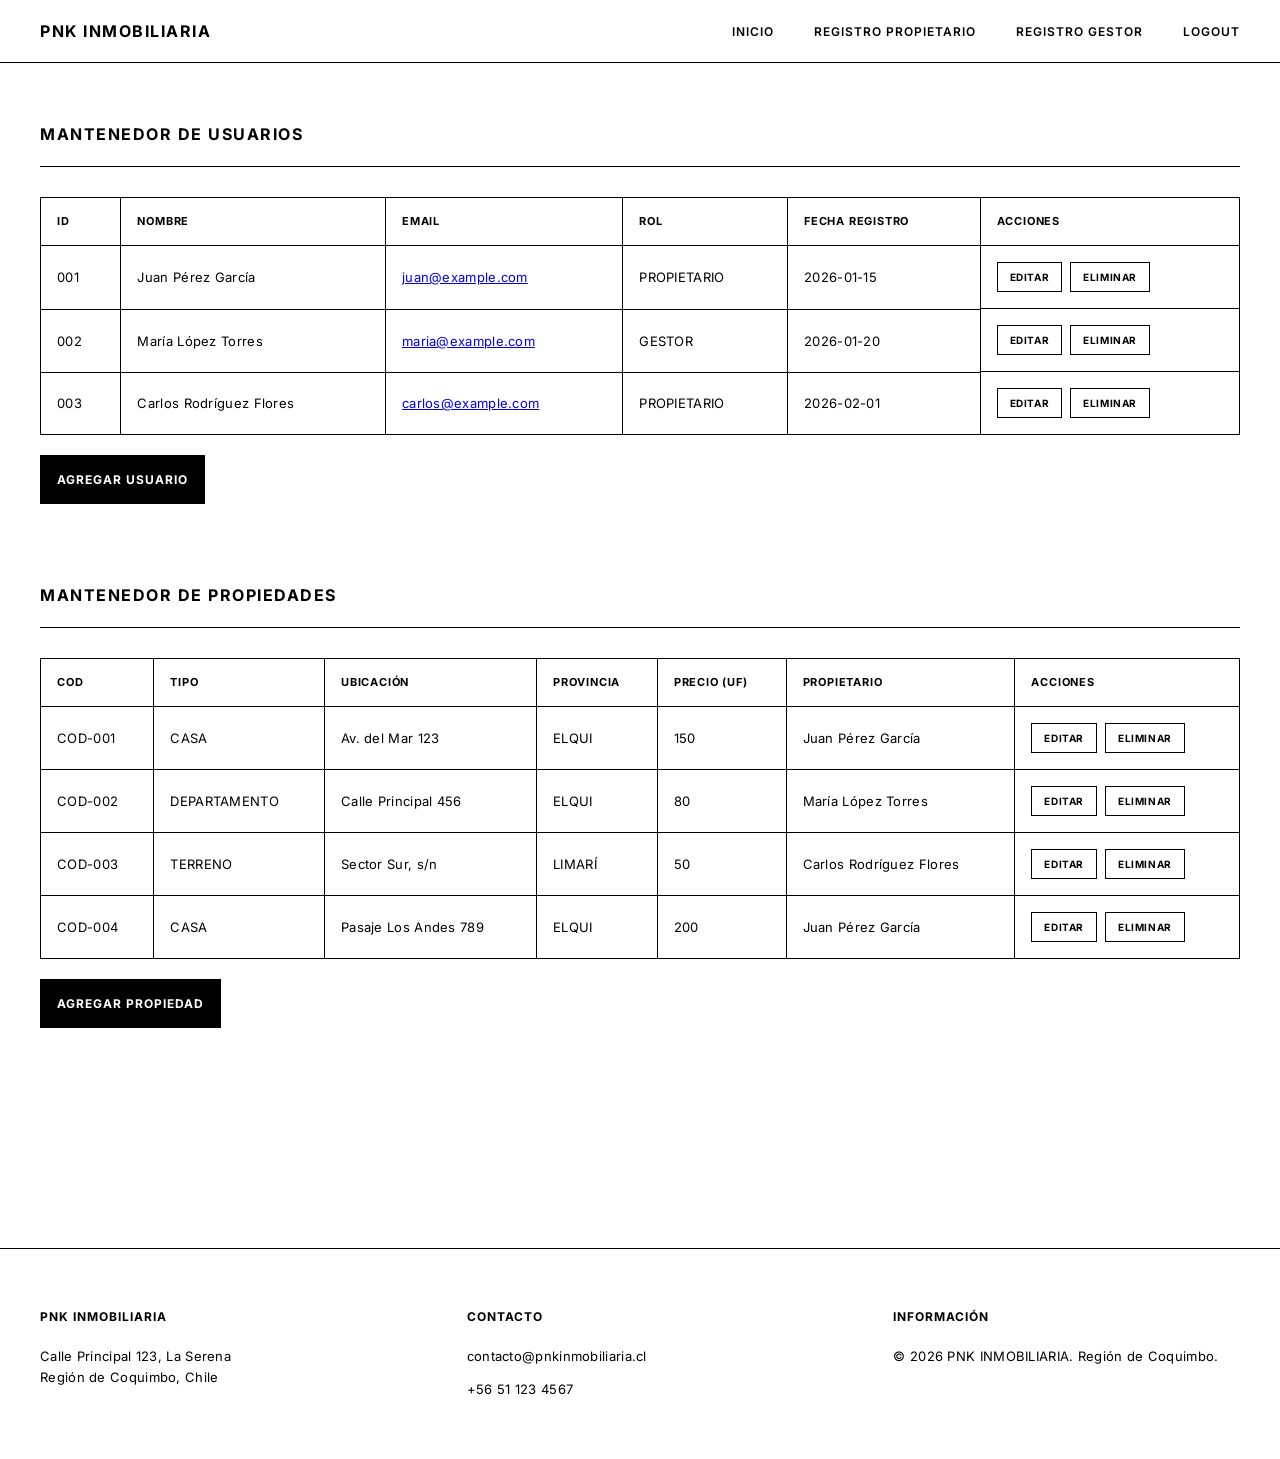
==== dashboard.html @ 6819b4f0 "Eva1 Casi hecha, falta parametros de dashboard" ====
<!DOCTYPE html>
<html lang="es">
<head>
    <meta charset="UTF-8">
    <meta name="viewport" content="width=device-width, initial-scale=1.0">
    <meta name="description" content="PNK INMOBILIARIA - Dashboard Administrativo.">
    <title>DASHBOARD | PNK INMOBILIARIA</title>
    <link rel="preconnect" href="https://fonts.googleapis.com">
    <link rel="preconnect" href="https://fonts.gstatic.com" crossorigin>
    <link href="https://fonts.googleapis.com/css2?family=Inter:wght@400;600;700&display=swap" rel="stylesheet">
    <link rel="stylesheet" href="styles.css">
</head>
<body>
    <nav class="navbar" role="navigation" aria-label="Navegación principal">
        <div class="navbar-content">
            <a href="/" class="brand">PNK INMOBILIARIA</a>
            <ul class="nav-links">
                <li><a href="index.html">INICIO</a></li>
                <li><a href="registro-propietario.html">REGISTRO PROPIETARIO</a></li>
                <li><a href="registro-gestor.html">REGISTRO GESTOR</a></li>
                <li><a href="login.html">LOGOUT</a></li>
            </ul>
        </div>
    </nav>

    <main class="dashboard-main">
        <section class="dashboard-section" aria-labelledby="users-title">
            <h2 id="users-title" class="section-title">MANTENEDOR DE USUARIOS</h2>
            <div class="table-wrapper">
                <table role="table" aria-label="Tabla de usuarios registrados">
                    <thead>
                        <tr>
                            <th>ID</th>
                            <th>NOMBRE</th>
                            <th>EMAIL</th>
                            <th>ROL</th>
                            <th>FECHA REGISTRO</th>
                            <th>ACCIONES</th>
                        </tr>
                    </thead>
                    <tbody>
                        <tr>
                            <td>001</td>
                            <td>Juan Pérez García</td>
                            <td><a href="mailto:juan@example.com">juan@example.com</a></td>
                            <td>PROPIETARIO</td>
                            <td>2026-01-15</td>
                            <td class="actions-cell">
                                <button class="btn-action" aria-label="Editar usuario Juan Pérez García">EDITAR</button>
                                <button class="btn-action" aria-label="Eliminar usuario Juan Pérez García">ELIMINAR</button>
                            </td>
                        </tr>
                        <tr>
                            <td>002</td>
                            <td>María López Torres</td>
                            <td><a href="mailto:maria@example.com">maria@example.com</a></td>
                            <td>GESTOR</td>
                            <td>2026-01-20</td>
                            <td class="actions-cell">
                                <button class="btn-action" aria-label="Editar usuario María López Torres">EDITAR</button>
                                <button class="btn-action" aria-label="Eliminar usuario María López Torres">ELIMINAR</button>
                            </td>
                        </tr>
                        <tr>
                            <td>003</td>
                            <td>Carlos Rodríguez Flores</td>
                            <td><a href="mailto:carlos@example.com">carlos@example.com</a></td>
                            <td>PROPIETARIO</td>
                            <td>2026-02-01</td>
                            <td class="actions-cell">
                                <button class="btn-action" aria-label="Editar usuario Carlos Rodríguez Flores">EDITAR</button>
                                <button class="btn-action" aria-label="Eliminar usuario Carlos Rodríguez Flores">ELIMINAR</button>
                            </td>
                        </tr>
                    </tbody>
                </table>
            </div>
            <button class="btn-add" aria-label="Agregar nuevo usuario">AGREGAR USUARIO</button>
        </section>

        <section class="dashboard-section" aria-labelledby="properties-title">
            <h2 id="properties-title" class="section-title">MANTENEDOR DE PROPIEDADES</h2>
            <div class="table-wrapper">
                <table role="table" aria-label="Tabla de propiedades registradas">
                    <thead>
                        <tr>
                            <th>COD</th>
                            <th>TIPO</th>
                            <th>UBICACIÓN</th>
                            <th>PROVINCIA</th>
                            <th>PRECIO (UF)</th>
                            <th>PROPIETARIO</th>
                            <th>ACCIONES</th>
                        </tr>
                    </thead>
                    <tbody>
                        <tr>
                            <td>COD-001</td>
                            <td>CASA</td>
                            <td>Av. del Mar 123</td>
                            <td>ELQUI</td>
                            <td>150</td>
                            <td>Juan Pérez García</td>
                            <td class="actions-cell">
                                <button class="btn-action" aria-label="Editar propiedad COD-001">EDITAR</button>
                                <button class="btn-action" aria-label="Eliminar propiedad COD-001">ELIMINAR</button>
                            </td>
                        </tr>
                        <tr>
                            <td>COD-002</td>
                            <td>DEPARTAMENTO</td>
                            <td>Calle Principal 456</td>
                            <td>ELQUI</td>
                            <td>80</td>
                            <td>María López Torres</td>
                            <td class="actions-cell">
                                <button class="btn-action" aria-label="Editar propiedad COD-002">EDITAR</button>
                                <button class="btn-action" aria-label="Eliminar propiedad COD-002">ELIMINAR</button>
                            </td>
                        </tr>
                        <tr>
                            <td>COD-003</td>
                            <td>TERRENO</td>
                            <td>Sector Sur, s/n</td>
                            <td>LIMARÍ</td>
                            <td>50</td>
                            <td>Carlos Rodríguez Flores</td>
                            <td class="actions-cell">
                                <button class="btn-action" aria-label="Editar propiedad COD-003">EDITAR</button>
                                <button class="btn-action" aria-label="Eliminar propiedad COD-003">ELIMINAR</button>
                            </td>
                        </tr>
                        <tr>
                            <td>COD-004</td>
                            <td>CASA</td>
                            <td>Pasaje Los Andes 789</td>
                            <td>ELQUI</td>
                            <td>200</td>
                            <td>Juan Pérez García</td>
                            <td class="actions-cell">
                                <button class="btn-action" aria-label="Editar propiedad COD-004">EDITAR</button>
                                <button class="btn-action" aria-label="Eliminar propiedad COD-004">ELIMINAR</button>
                            </td>
                        </tr>
                    </tbody>
                </table>
            </div>
            <button class="btn-add" aria-label="Agregar nueva propiedad">AGREGAR PROPIEDAD</button>
        </section>
    </main>

    <footer class="footer" role="contentinfo">
        <div class="footer-content">
            <div class="footer-section">
                <h3>PNK INMOBILIARIA</h3>
                <address>
                    <p>Calle Principal 123, La Serena</p>
                    <p>Región de Coquimbo, Chile</p>
                </address>
            </div>
            <div class="footer-section">
                <h4>CONTACTO</h4>
                <p><a href="mailto:contacto@pnkinmobiliaria.cl">contacto@pnkinmobiliaria.cl</a></p>
                <p><a href="tel:+56511234567">+56 51 123 4567</a></p>
            </div>
            <div class="footer-section">
                <h4>INFORMACIÓN</h4>
                <p>&copy; 2026 PNK INMOBILIARIA. Región de Coquimbo.</p>
            </div>
        </div>
    </footer>
</body>
</html>
---- styles.css ----
/* ========================================
   RESET Y CONFIGURACIÓN BASE
   ======================================== */

* {
    margin: 0;
    padding: 0;
    box-sizing: border-box;
}

html {
    scroll-behavior: smooth;
}

body {
    font-family: 'Inter', -apple-system, BlinkMacSystemFont, 'Segoe UI', sans-serif;
    background-color: #ffffff;
    color: #000000;
    line-height: 1.4;
    font-size: 14px;
    font-weight: 400;
    letter-spacing: 0.3px;
}

/* ========================================
   ACCESIBILIDAD
   ======================================== */

.visually-hidden {
    position: absolute;
    width: 1px;
    height: 1px;
    padding: 0;
    margin: -1px;
    overflow: hidden;
    clip: rect(0, 0, 0, 0);
    white-space: nowrap;
    border-width: 0;
}

/* ========================================
   NAVBAR / NAVEGACIÓN
   ======================================== */

.navbar {
    border-bottom: 1px solid #000000;
    background-color: #ffffff;
    position: sticky;
    top: 0;
    z-index: 1000;
}

.navbar-content {
    max-width: 1400px;
    margin: 0 auto;
    padding: 20px 40px;
    display: flex;
    justify-content: space-between;
    align-items: center;
}

.brand {
    font-size: 16px;
    font-weight: 700;
    letter-spacing: 1.5px;
    text-decoration: none;
    color: #000000;
    text-transform: uppercase;
}

.nav-links {
    display: flex;
    list-style: none;
    gap: 40px;
}

.nav-links a {
    font-size: 12px;
    font-weight: 600;
    letter-spacing: 1px;
    text-decoration: none;
    color: #000000;
    text-transform: uppercase;
    border-bottom: 1px solid transparent;
    padding-bottom: 2px;
    transition: border-bottom-color 0.2s ease;
}

.nav-links a:hover {
    border-bottom-color: #000000;
}

/* ========================================
   MAIN CONTENT
   ======================================== */

main {
    max-width: 1400px;
    margin: 0 auto;
    padding: 60px 40px;
}

/* ========================================
   SEARCH SECTION
   ======================================== */

.search-section {
    margin-bottom: 80px;
    border-bottom: 1px solid #000000;
    padding-bottom: 60px;
}

.search-form {
    display: flex;
    flex-direction: column;
    gap: 30px;
}

.search-grid {
    display: grid;
    grid-template-columns: repeat(3, 1fr);
    gap: 40px;
}

.search-field {
    display: flex;
    flex-direction: column;
    gap: 12px;
}

.search-field label {
    font-size: 12px;
    font-weight: 700;
    letter-spacing: 1px;
    text-transform: uppercase;
    color: #000000;
}

.search-field select,
.search-field input {
    border: 1px solid #000000;
    background-color: #ffffff;
    color: #000000;
    padding: 12px 16px;
    font-family: 'Inter', sans-serif;
    font-size: 13px;
    font-weight: 400;
    outline: none;
    transition: border-color 0.2s ease;
}

.search-field select:focus,
.search-field input:focus {
    border-color: #000000;
}

.search-field select {
    cursor: pointer;
    appearance: none;
    background-image: url("data:image/svg+xml,%3Csvg xmlns='http://www.w3.org/2000/svg' width='12' height='8' viewBox='0 0 12 8'%3E%3Cpath fill='%23000' d='M0 0l6 8 6-8H0z'/%3E%3C/svg%3E");
    background-repeat: no-repeat;
    background-position: right 16px center;
    padding-right: 40px;
}

.search-field input::placeholder {
    color: #666666;
}

.btn-search {
    width: 100%;
    padding: 16px;
    background-color: #000000;
    color: #ffffff;
    border: 1px solid #000000;
    font-family: 'Inter', sans-serif;
    font-size: 12px;
    font-weight: 700;
    letter-spacing: 1px;
    text-transform: uppercase;
    cursor: pointer;
    transition: background-color 0.2s ease, color 0.2s ease;
}

.btn-search:hover {
    background-color: #ffffff;
    color: #000000;
}

.btn-search:focus {
    outline: 1px solid #000000;
    outline-offset: 2px;
}

/* ========================================
   PROPERTIES SECTION
   ======================================== */

.properties-section {
    margin-top: 80px;
}

.section-title {
    font-size: 16px;
    font-weight: 700;
    letter-spacing: 1.5px;
    text-transform: uppercase;
    margin-bottom: 40px;
    border-bottom: 1px solid #000000;
    padding-bottom: 20px;
}

.properties-grid {
    display: grid;
    grid-template-columns: repeat(3, 1fr);
    gap: 40px;
}

.property-card {
    border: 1px solid #000000;
    background-color: #ffffff;
    display: flex;
    flex-direction: column;
    overflow: hidden;
}

.property-image {
    width: 100%;
    height: 300px;
    overflow: hidden;
    background-color: #f0f0f0;
}

.property-image img {
    width: 100%;
    height: 100%;
    object-fit: cover;
    filter: grayscale(0%);
    transition: filter 0.3s ease, transform 0.3s ease;
}

.property-card:hover .property-image img {
    transform: scale(1.05);
}

.property-content {
    padding: 24px;
    display: flex;
    flex-direction: column;
    gap: 12px;
    flex-grow: 1;
}

.property-meta {
    display: flex;
    justify-content: space-between;
    align-items: center;
    gap: 16px;
    font-size: 11px;
    font-weight: 600;
    letter-spacing: 0.8px;
    text-transform: uppercase;
}

.property-code {
    color: #666666;
}

.property-type {
    color: #000000;
    border-bottom: 1px solid #000000;
    padding-bottom: 2px;
}

.property-location {
    font-size: 13px;
    font-weight: 600;
    letter-spacing: 0.5px;
    line-height: 1.6;
    color: #000000;
}

.property-price {
    font-size: 12px;
    font-weight: 700;
    color: #000000;
    margin-top: auto;
    padding-top: 12px;
    border-top: 1px solid #000000;
}

.link-more {
    font-size: 11px;
    font-weight: 700;
    letter-spacing: 0.8px;
    text-transform: uppercase;
    text-decoration: underline;
    color: #000000;
    display: inline-block;
    padding-top: 8px;
    transition: opacity 0.2s ease;
}

.link-more:hover {
    opacity: 0.6;
}

.link-more:focus {
    outline: 1px solid #000000;
    outline-offset: 2px;
}

/* ========================================
   FOOTER
   ======================================== */

.footer {
    border-top: 1px solid #000000;
    margin-top: 80px;
    background-color: #ffffff;
}

.footer-content {
    max-width: 1400px;
    margin: 0 auto;
    padding: 60px 40px;
    display: grid;
    grid-template-columns: repeat(3, 1fr);
    gap: 80px;
}

.footer-section {
    display: flex;
    flex-direction: column;
    gap: 12px;
}

.footer-section h3,
.footer-section h4 {
    font-size: 12px;
    font-weight: 700;
    letter-spacing: 1px;
    text-transform: uppercase;
    margin-bottom: 8px;
}

.footer-section p {
    font-size: 13px;
    line-height: 1.6;
    color: #000000;
}

.footer-section address {
    font-style: normal;
}

.footer-section a {
    color: #000000;
    text-decoration: none;
    border-bottom: 1px solid transparent;
    transition: border-bottom-color 0.2s ease;
}

.footer-section a:hover {
    border-bottom-color: #000000;
}

/* ========================================
   RESPONSIVE DESIGN
   ======================================== */

@media (max-width: 1024px) {
    .navbar-content {
        padding: 16px 24px;
        flex-direction: column;
        gap: 16px;
    }

    .nav-links {
        gap: 24px;
        font-size: 10px;
    }

    main {
        padding: 40px 24px;
    }

    .search-grid {
        grid-template-columns: 1fr;
        gap: 20px;
    }

    .properties-grid {
        grid-template-columns: repeat(2, 1fr);
        gap: 24px;
    }

    .footer-content {
        grid-template-columns: 1fr;
        gap: 40px;
        padding: 40px 24px;
    }
}

/* ========================================
   FORM SECTION
   ======================================== */

.form-section {
    max-width: 600px;
    margin: 0 auto;
    padding: 60px 40px;
}

.form-heading {
    font-size: 16px;
    font-weight: 700;
    letter-spacing: 1.5px;
    text-transform: uppercase;
    margin-bottom: 40px;
    border-bottom: 1px solid #000000;
    padding-bottom: 20px;
}

.form-container {
    display: flex;
    flex-direction: column;
    gap: 40px;
}

.form-fieldset {
    border: 1px solid #000000;
    padding: 30px;
    margin: 0;
}

.form-fieldset legend {
    font-size: 11px;
    font-weight: 700;
    letter-spacing: 1px;
    text-transform: uppercase;
    color: #000000;
    padding: 0 12px;
    margin-left: -12px;
}

.form-group {
    display: flex;
    flex-direction: column;
    gap: 8px;
    margin-bottom: 20px;
}

.form-group:last-child {
    margin-bottom: 0;
}

.form-group label {
    font-size: 11px;
    font-weight: 700;
    letter-spacing: 0.8px;
    text-transform: uppercase;
    color: #000000;
}

.form-group input,
.form-group select,
.form-group textarea {
    font-family: 'Inter', sans-serif;
    font-size: 13px;
    font-weight: 400;
    border: 1px solid #000000;
    padding: 12px 16px;
    background-color: #ffffff;
    color: #000000;
    outline: none;
    transition: background-color 0.2s ease;
}

.form-group input:focus,
.form-group select:focus,
.form-group textarea:focus {
    background-color: #f9f9f9;
}

.form-group select {
    cursor: pointer;
    appearance: none;
    background-image: url("data:image/svg+xml,%3Csvg xmlns='http://www.w3.org/2000/svg' width='12' height='8' viewBox='0 0 12 8'%3E%3Cpath fill='%23000' d='M0 0l6 8 6-8H0z'/%3E%3C/svg%3E");
    background-repeat: no-repeat;
    background-position: right 12px center;
    padding-right: 36px;
}

.form-group input[type="file"] {
    padding: 12px 0;
    border: none;
    border-bottom: 1px solid #000000;
}

.form-hint {
    font-size: 10px;
    color: #666666;
    font-weight: 400;
    letter-spacing: 0.3px;
    margin-top: 4px;
}

.btn-submit {
    width: 100%;
    padding: 16px;
    background-color: #000000;
    color: #ffffff;
    border: 1px solid #000000;
    font-family: 'Inter', sans-serif;
    font-size: 12px;
    font-weight: 700;
    letter-spacing: 1px;
    text-transform: uppercase;
    cursor: pointer;
    transition: all 0.2s ease;
}

.btn-submit:hover {
    background-color: #ffffff;
    color: #000000;
}

.btn-submit:focus {
    outline: 1px solid #000000;
    outline-offset: 2px;
}

.form-footer {
    text-align: center;
    font-size: 12px;
    color: #666666;
    margin-top: 20px;
}

.form-footer a {
    color: #000000;
    text-decoration: underline;
    transition: opacity 0.2s ease;
}

.form-footer a:hover {
    opacity: 0.6;
}

/* ========================================
   DASHBOARD
   ======================================== */

.dashboard-main {
    max-width: 1400px;
    margin: 0 auto;
    padding: 60px 40px;
}

.dashboard-section {
    margin-bottom: 80px;
}

.dashboard-section .section-title {
    border-bottom: 1px solid #000000;
    padding-bottom: 20px;
    margin-bottom: 30px;
}

.table-wrapper {
    overflow-x: auto;
    margin-bottom: 20px;
    border: 1px solid #000000;
}

table {
    width: 100%;
    border-collapse: collapse;
    background-color: #ffffff;
}

thead {
    border-bottom: 1px solid #000000;
}

th {
    padding: 16px;
    text-align: left;
    font-size: 11px;
    font-weight: 700;
    letter-spacing: 0.8px;
    text-transform: uppercase;
    color: #000000;
    background-color: #ffffff;
    border-right: 1px solid #000000;
}

th:last-child {
    border-right: none;
}

td {
    padding: 16px;
    font-size: 13px;
    border-right: 1px solid #000000;
    border-bottom: 1px solid #000000;
}

td:last-child {
    border-right: none;
}

tbody tr:last-child td {
    border-bottom: none;
}

.actions-cell {
    display: flex;
    gap: 8px;
}

.btn-action {
    padding: 8px 12px;
    background-color: #ffffff;
    color: #000000;
    border: 1px solid #000000;
    font-family: 'Inter', sans-serif;
    font-size: 10px;
    font-weight: 700;
    letter-spacing: 0.6px;
    text-transform: uppercase;
    cursor: pointer;
    transition: all 0.2s ease;
    white-space: nowrap;
}

.btn-action:hover {
    background-color: #000000;
    color: #ffffff;
}

.btn-action:focus {
    outline: 1px solid #000000;
    outline-offset: 1px;
}

.btn-add {
    padding: 16px;
    background-color: #000000;
    color: #ffffff;
    border: 1px solid #000000;
    font-family: 'Inter', sans-serif;
    font-size: 12px;
    font-weight: 700;
    letter-spacing: 1px;
    text-transform: uppercase;
    cursor: pointer;
    transition: all 0.2s ease;
}

.btn-add:hover {
    background-color: #ffffff;
    color: #000000;
}

.btn-add:focus {
    outline: 1px solid #000000;
    outline-offset: 2px;
}

/* ========================================
   RESPONSIVE UPDATES
   ======================================== */

@media (max-width: 1024px) {
    .form-section {
        padding: 40px 24px;
    }

    .dashboard-main {
        padding: 40px 24px;
    }

    .table-wrapper {
        border: none;
    }

    table {
        font-size: 12px;
    }

    th, td {
        padding: 12px;
        font-size: 10px;
    }
}

@media (max-width: 640px) {
    .form-section {
        padding: 30px 16px;
    }

    .form-heading {
        font-size: 14px;
        margin-bottom: 30px;
        padding-bottom: 16px;
    }

    .form-fieldset {
        padding: 20px;
    }

    .form-group {
        margin-bottom: 16px;
    }

    .form-container {
        gap: 24px;
    }

    .dashboard-main {
        padding: 30px 16px;
    }

    .dashboard-section {
        margin-bottom: 60px;
    }

    .table-wrapper {
        border: 1px solid #000000;
        margin-bottom: 16px;
    }

    table {
        font-size: 11px;
    }

    th, td {
        padding: 10px 8px;
        font-size: 9px;
    }

    .actions-cell {
        flex-direction: column;
        gap: 4px;
    }

    .btn-action {
        padding: 6px 8px;
        font-size: 8px;
    }

    .btn-add {
        padding: 12px;
        font-size: 11px;
    }
}
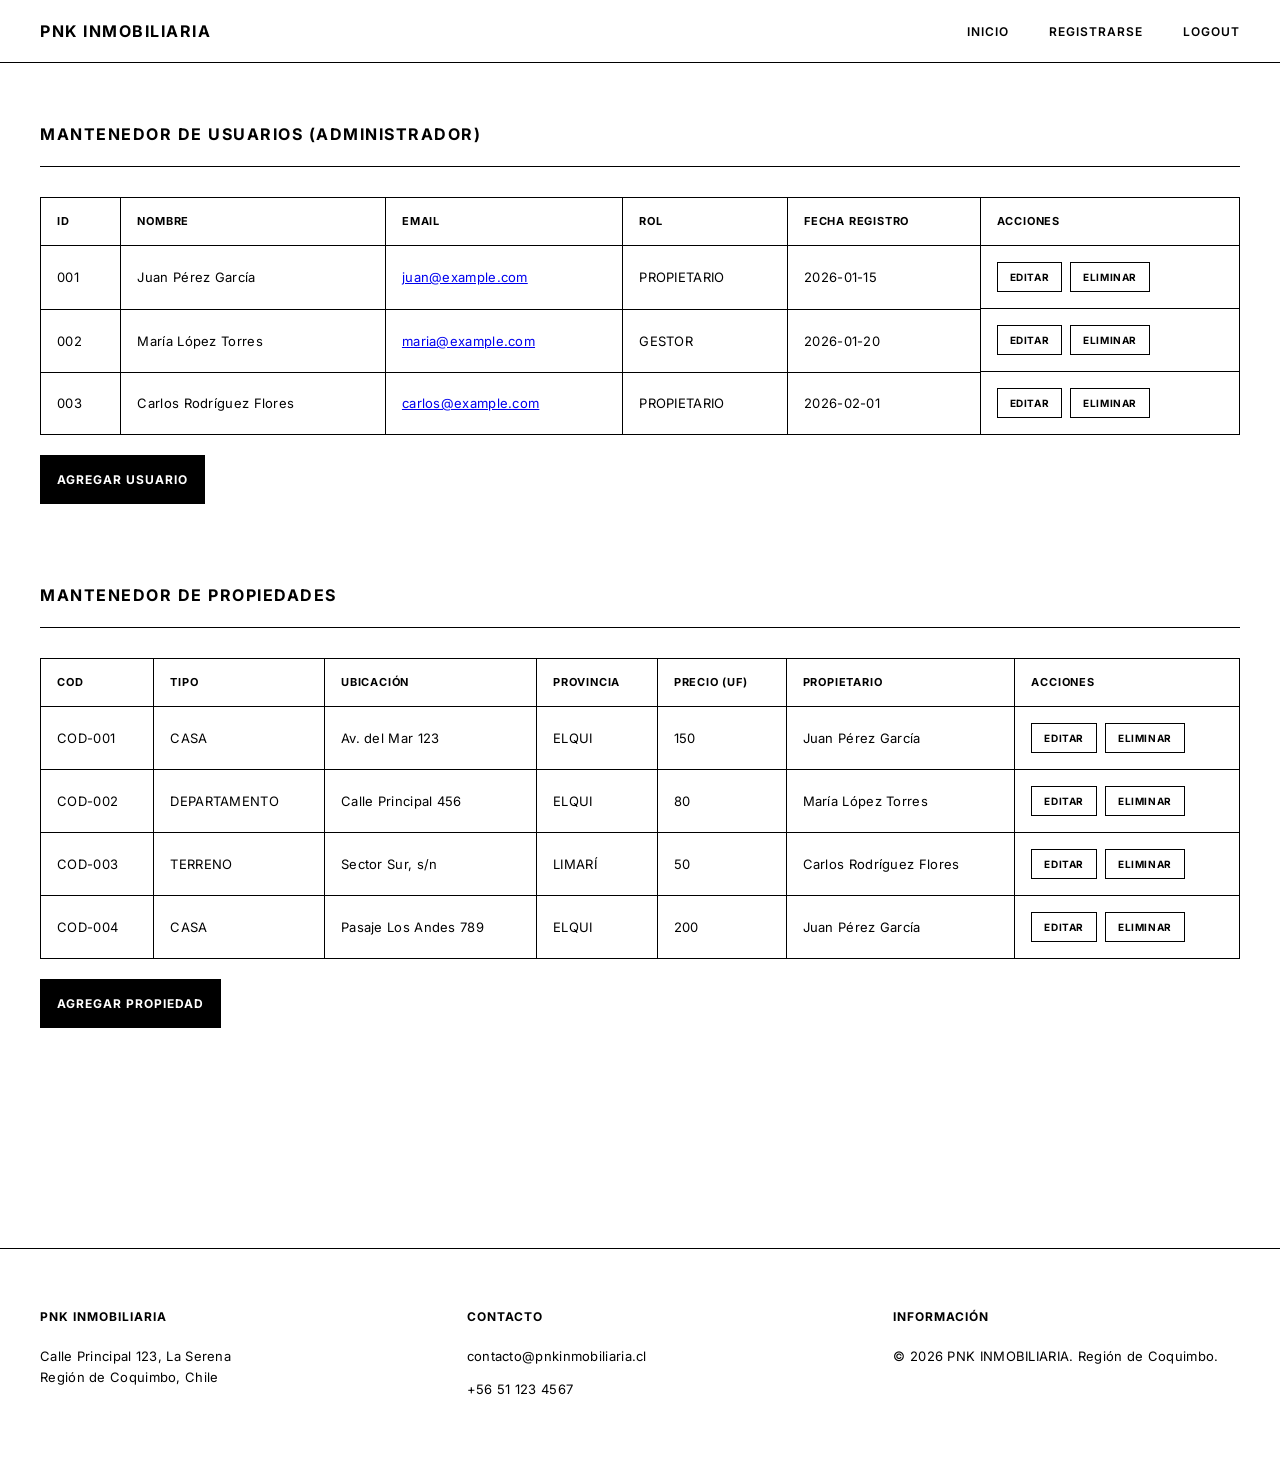
==== commit 6f5633e7: "arregle el registro de usuarios" ====
--- a/dashboard.html
+++ b/dashboard.html
@@ -1,5 +1,6 @@
 <!DOCTYPE html>
 <html lang="es">
+
 <head>
     <meta charset="UTF-8">
     <meta name="viewport" content="width=device-width, initial-scale=1.0">
@@ -10,14 +11,14 @@
     <link href="https://fonts.googleapis.com/css2?family=Inter:wght@400;600;700&display=swap" rel="stylesheet">
     <link rel="stylesheet" href="styles.css">
 </head>
+
 <body>
     <nav class="navbar" role="navigation" aria-label="Navegación principal">
         <div class="navbar-content">
-            <a href="/" class="brand">PNK INMOBILIARIA</a>
+            <a href="index.html" class="brand">PNK INMOBILIARIA</a>
             <ul class="nav-links">
                 <li><a href="index.html">INICIO</a></li>
-                <li><a href="registro-propietario.html">REGISTRO PROPIETARIO</a></li>
-                <li><a href="registro-gestor.html">REGISTRO GESTOR</a></li>
+                <li><a href="registro-usuarios.html">REGISTRARSE</a></li>
                 <li><a href="login.html">LOGOUT</a></li>
             </ul>
         </div>
@@ -25,7 +26,7 @@
 
     <main class="dashboard-main">
         <section class="dashboard-section" aria-labelledby="users-title">
-            <h2 id="users-title" class="section-title">MANTENEDOR DE USUARIOS</h2>
+            <h2 id="users-title" class="section-title">MANTENEDOR DE USUARIOS (Administrador)</h2>
             <div class="table-wrapper">
                 <table role="table" aria-label="Tabla de usuarios registrados">
                     <thead>
@@ -47,7 +48,8 @@
                             <td>2026-01-15</td>
                             <td class="actions-cell">
                                 <button class="btn-action" aria-label="Editar usuario Juan Pérez García">EDITAR</button>
-                                <button class="btn-action" aria-label="Eliminar usuario Juan Pérez García">ELIMINAR</button>
+                                <button class="btn-action"
+                                    aria-label="Eliminar usuario Juan Pérez García">ELIMINAR</button>
                             </td>
                         </tr>
                         <tr>
@@ -57,8 +59,10 @@
                             <td>GESTOR</td>
                             <td>2026-01-20</td>
                             <td class="actions-cell">
-                                <button class="btn-action" aria-label="Editar usuario María López Torres">EDITAR</button>
-                                <button class="btn-action" aria-label="Eliminar usuario María López Torres">ELIMINAR</button>
+                                <button class="btn-action"
+                                    aria-label="Editar usuario María López Torres">EDITAR</button>
+                                <button class="btn-action"
+                                    aria-label="Eliminar usuario María López Torres">ELIMINAR</button>
                             </td>
                         </tr>
                         <tr>
@@ -68,8 +72,10 @@
                             <td>PROPIETARIO</td>
                             <td>2026-02-01</td>
                             <td class="actions-cell">
-                                <button class="btn-action" aria-label="Editar usuario Carlos Rodríguez Flores">EDITAR</button>
-                                <button class="btn-action" aria-label="Eliminar usuario Carlos Rodríguez Flores">ELIMINAR</button>
+                                <button class="btn-action"
+                                    aria-label="Editar usuario Carlos Rodríguez Flores">EDITAR</button>
+                                <button class="btn-action"
+                                    aria-label="Eliminar usuario Carlos Rodríguez Flores">ELIMINAR</button>
                             </td>
                         </tr>
                     </tbody>
@@ -170,4 +176,5 @@
         </div>
     </footer>
 </body>
+
 </html>
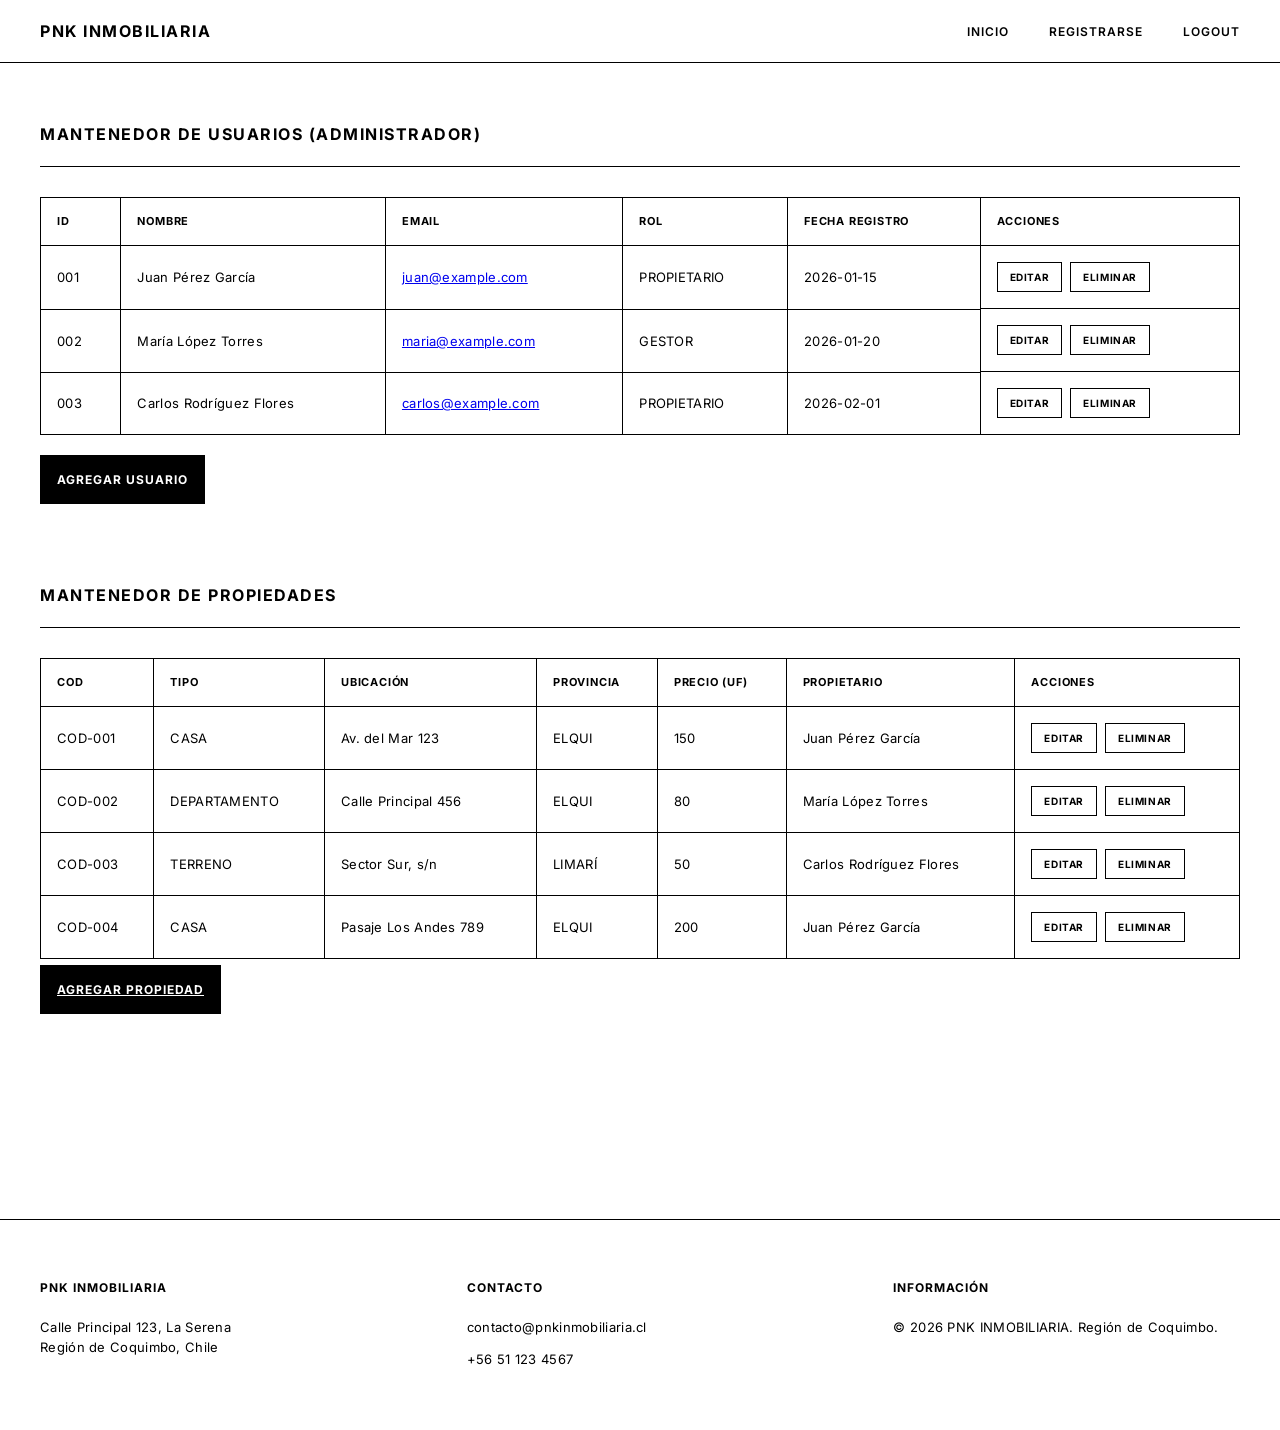
==== commit a25d19c9: "Cambiamos la vista de las propiedades" ====
--- a/dashboard.html
+++ b/dashboard.html
@@ -151,7 +151,7 @@
                     </tbody>
                 </table>
             </div>
-            <button class="btn-add" aria-label="Agregar nueva propiedad">AGREGAR PROPIEDAD</button>
+            <a href="publicacion-inmueble.html" class="btn-add" aria-label="Agregar nueva propiedad">AGREGAR PROPIEDAD</a>
         </section>
     </main>
 
--- a/styles.css
+++ b/styles.css
@@ -670,6 +670,57 @@
 }
 
 /* ========================================
+   SECCIÓN DE PUBLICACIÓN DE INMUEBLE
+   ======================================== */
+
+.publicacion-section {
+    background-color: #f0f0f0;
+    border: 2px solid #000000;
+    padding: 40px;
+    border-radius: 4px;
+    text-align: center;
+}
+
+.publicacion-section .section-title {
+    border-bottom: 2px solid #000000;
+    padding-bottom: 20px;
+    margin-bottom: 20px;
+}
+
+.section-description {
+    font-size: 14px;
+    line-height: 1.6;
+    margin-bottom: 30px;
+    color: #000000;
+}
+
+.btn-publication {
+    display: inline-block;
+    text-decoration: none;
+    padding: 16px 40px;
+    background-color: #000000;
+    color: #ffffff;
+    border: 2px solid #000000;
+    font-family: 'Inter', sans-serif;
+    font-size: 13px;
+    font-weight: 700;
+    letter-spacing: 1.2px;
+    text-transform: uppercase;
+    cursor: pointer;
+    transition: all 0.2s ease;
+}
+
+.btn-publication:hover {
+    background-color: #ffffff;
+    color: #000000;
+}
+
+.btn-publication:focus {
+    outline: 1px solid #000000;
+    outline-offset: 2px;
+}
+
+/* ========================================
    RESPONSIVE UPDATES
    ======================================== */
 
@@ -727,6 +778,377 @@
         margin-bottom: 60px;
     }
 
+    .properties-grid {
+        grid-template-columns: 1fr;
+    }
+}
+
+/* ========================================
+   DETALLE DE PROPIEDAD
+   ======================================== */
+
+.detail-main {
+    max-width: 1200px;
+    margin: 0 auto;
+    padding: 60px 40px;
+}
+
+.detail-container {
+    display: flex;
+    flex-direction: column;
+    gap: 60px;
+}
+
+.detail-section {
+    border-bottom: 1px solid #000000;
+    padding-bottom: 40px;
+}
+
+.detail-section .section-title {
+    font-size: 14px;
+    font-weight: 700;
+    letter-spacing: 1.2px;
+    text-transform: uppercase;
+    margin-bottom: 30px;
+    border-bottom: 1px solid #000000;
+    padding-bottom: 16px;
+}
+
+/* Galería de Fotografías */
+.gallery-section {
+    border-bottom: 2px solid #000000;
+}
+
+.gallery-wrapper {
+    display: flex;
+    flex-direction: column;
+    gap: 20px;
+}
+
+.main-image {
+    width: 100%;
+    height: 400px;
+    overflow: hidden;
+    background-color: #f0f0f0;
+    border: 1px solid #000000;
+}
+
+.main-image img {
+    width: 100%;
+    height: 100%;
+    object-fit: cover;
+}
+
+.gallery-thumbnails {
+    display: grid;
+    grid-template-columns: repeat(auto-fit, minmax(100px, 1fr));
+    gap: 12px;
+}
+
+.thumbnail {
+    width: 100%;
+    height: 100px;
+    object-fit: cover;
+    border: 1px solid #000000;
+    cursor: pointer;
+    transition: transform 0.2s ease;
+}
+
+.thumbnail:hover {
+    transform: scale(1.05);
+}
+
+/* Sección de Precios */
+.pricing-grid {
+    display: grid;
+    grid-template-columns: repeat(2, 1fr);
+    gap: 30px;
+}
+
+.pricing-item {
+    display: flex;
+    flex-direction: column;
+    gap: 12px;
+    padding: 20px;
+    border: 1px solid #000000;
+    background-color: #f9f9f9;
+}
+
+.pricing-item .label {
+    font-size: 11px;
+    font-weight: 700;
+    letter-spacing: 0.8px;
+    text-transform: uppercase;
+    color: #666666;
+}
+
+.pricing-item .value {
+    font-size: 16px;
+    font-weight: 700;
+    color: #000000;
+}
+
+/* Sección de Características */
+.characteristics-grid {
+    display: grid;
+    grid-template-columns: repeat(2, 1fr);
+    gap: 20px;
+}
+
+.characteristic-item {
+    display: flex;
+    flex-direction: column;
+    gap: 8px;
+    padding: 16px;
+    border: 1px solid #000000;
+}
+
+.characteristic-item .label {
+    font-size: 11px;
+    font-weight: 700;
+    letter-spacing: 0.8px;
+    text-transform: uppercase;
+    color: #666666;
+}
+
+.characteristic-item .value {
+    font-size: 14px;
+    font-weight: 600;
+    color: #000000;
+}
+
+/* Sección de Amenidades */
+.amenities-list {
+    display: grid;
+    grid-template-columns: repeat(2, 1fr);
+    gap: 16px;
+}
+
+.amenity-item {
+    display: flex;
+    align-items: center;
+    gap: 12px;
+    padding: 14px;
+    border: 1px solid #000000;
+    background-color: #f9f9f9;
+}
+
+.amenity-icon {
+    font-size: 16px;
+    font-weight: 700;
+    color: #000000;
+    display: flex;
+    align-items: center;
+    justify-content: center;
+    width: 24px;
+    height: 24px;
+}
+
+.amenity-name {
+    font-size: 13px;
+    font-weight: 600;
+    color: #000000;
+}
+
+/* Sección de Descripción */
+.description-text {
+    font-size: 13px;
+    line-height: 1.8;
+    color: #000000;
+    text-align: justify;
+}
+
+/* Sección de Información Adicional */
+.additional-info {
+    display: grid;
+    grid-template-columns: repeat(2, 1fr);
+    gap: 20px;
+}
+
+.info-item {
+    display: flex;
+    flex-direction: column;
+    gap: 8px;
+    padding: 16px;
+    border: 1px solid #000000;
+}
+
+.info-item .label {
+    font-size: 11px;
+    font-weight: 700;
+    letter-spacing: 0.8px;
+    text-transform: uppercase;
+    color: #666666;
+}
+
+.info-item .value {
+    font-size: 14px;
+    font-weight: 600;
+    color: #000000;
+}
+
+/* Sección de Solicitud de Visita */
+.visit-form {
+    display: flex;
+    flex-direction: column;
+    gap: 20px;
+    padding: 30px;
+    border: 1px solid #000000;
+    background-color: #f9f9f9;
+}
+
+.visit-form .form-group {
+    display: flex;
+    flex-direction: column;
+    gap: 8px;
+    margin-bottom: 0;
+}
+
+.visit-form .form-group label {
+    font-size: 11px;
+    font-weight: 700;
+    letter-spacing: 0.8px;
+    text-transform: uppercase;
+    color: #000000;
+}
+
+.visit-form .form-group input,
+.visit-form .form-group textarea {
+    font-family: 'Inter', sans-serif;
+    font-size: 13px;
+    font-weight: 400;
+    border: 1px solid #000000;
+    padding: 12px 16px;
+    background-color: #ffffff;
+    color: #000000;
+    outline: none;
+    transition: background-color 0.2s ease;
+}
+
+.visit-form .form-group input:focus,
+.visit-form .form-group textarea:focus {
+    background-color: #f0f0f0;
+}
+
+.btn-submit {
+    padding: 16px;
+    background-color: #000000;
+    color: #ffffff;
+    border: 1px solid #000000;
+    font-family: 'Inter', sans-serif;
+    font-size: 12px;
+    font-weight: 700;
+    letter-spacing: 1px;
+    text-transform: uppercase;
+    cursor: pointer;
+    transition: all 0.2s ease;
+}
+
+.btn-submit:hover {
+    background-color: #ffffff;
+    color: #000000;
+}
+
+.btn-submit:focus {
+    outline: 1px solid #000000;
+    outline-offset: 2px;
+}
+
+/* Botones de Acción */
+.detail-actions {
+    text-align: center;
+    margin-top: 40px;
+}
+
+.btn-tertiary {
+    display: inline-block;
+    padding: 16px 40px;
+    background-color: #ffffff;
+    color: #000000;
+    border: 1px solid #000000;
+    text-decoration: none;
+    font-family: 'Inter', sans-serif;
+    font-size: 12px;
+    font-weight: 700;
+    letter-spacing: 1px;
+    text-transform: uppercase;
+    cursor: pointer;
+    transition: all 0.2s ease;
+}
+
+.btn-tertiary:hover {
+    background-color: #000000;
+    color: #ffffff;
+}
+
+.btn-tertiary:focus {
+    outline: 1px solid #000000;
+    outline-offset: 2px;
+}
+
+/* ========================================
+   RESPONSIVE DETALLE
+   ======================================== */
+
+@media (max-width: 1024px) {
+    .detail-main {
+        padding: 40px 24px;
+    }
+
+    .detail-section {
+        padding-bottom: 30px;
+    }
+
+    .pricing-grid,
+    .characteristics-grid,
+    .amenities-list,
+    .additional-info {
+        grid-template-columns: 1fr;
+    }
+
+    .gallery-thumbnails {
+        grid-template-columns: repeat(3, 1fr);
+    }
+
+    .main-image {
+        height: 300px;
+    }
+}
+
+@media (max-width: 640px) {
+    .detail-main {
+        padding: 30px 16px;
+    }
+
+    .detail-section .section-title {
+        font-size: 12px;
+        margin-bottom: 20px;
+        padding-bottom: 12px;
+    }
+
+    .main-image {
+        height: 250px;
+    }
+
+    .gallery-thumbnails {
+        grid-template-columns: repeat(2, 1fr);
+        gap: 8px;
+    }
+
+    .thumbnail {
+        height: 80px;
+    }
+
+    .pricing-item,
+    .characteristic-item,
+    .info-item {
+        padding: 12px;
+    }
+
+    .visit-form {
+        padding: 20px;
+    }
+
     .table-wrapper {
         border: 1px solid #000000;
         margin-bottom: 16px;
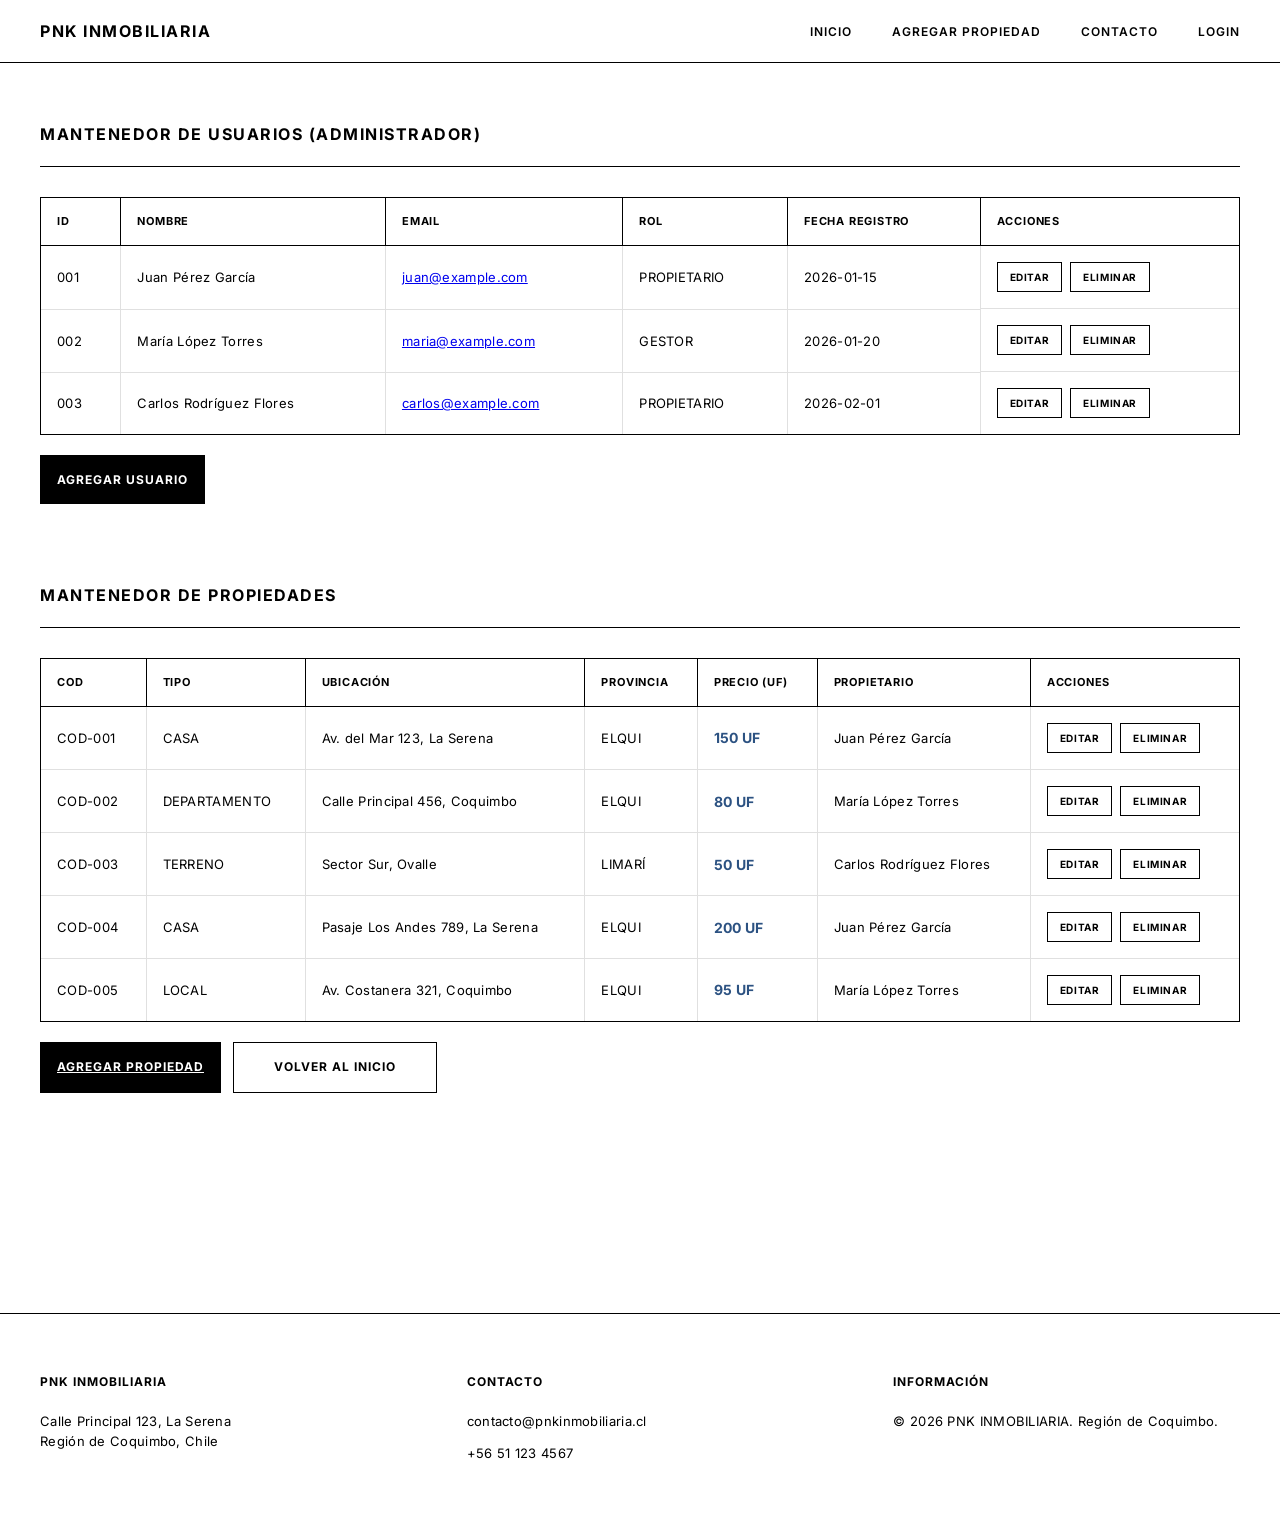
==== commit 394419ae: "Ver mas, detalles y crud de propiedades avanzado" ====
--- a/dashboard.html
+++ b/dashboard.html
@@ -18,13 +18,15 @@
             <a href="index.html" class="brand">PNK INMOBILIARIA</a>
             <ul class="nav-links">
                 <li><a href="index.html">INICIO</a></li>
-                <li><a href="registro-usuarios.html">REGISTRARSE</a></li>
-                <li><a href="login.html">LOGOUT</a></li>
+                <li><a href="publicacion-inmueble.html">AGREGAR PROPIEDAD</a></li>
+                <li><a href="#contacto">CONTACTO</a></li>
+                <li><a href="login.html">LOGIN</a></li>
             </ul>
         </div>
     </nav>
 
     <main class="dashboard-main">
+        <!-- Mantenedor de Usuarios -->
         <section class="dashboard-section" aria-labelledby="users-title">
             <h2 id="users-title" class="section-title">MANTENEDOR DE USUARIOS (Administrador)</h2>
             <div class="table-wrapper">
@@ -48,8 +50,7 @@
                             <td>2026-01-15</td>
                             <td class="actions-cell">
                                 <button class="btn-action" aria-label="Editar usuario Juan Pérez García">EDITAR</button>
-                                <button class="btn-action"
-                                    aria-label="Eliminar usuario Juan Pérez García">ELIMINAR</button>
+                                <button class="btn-action" aria-label="Eliminar usuario Juan Pérez García">ELIMINAR</button>
                             </td>
                         </tr>
                         <tr>
@@ -59,10 +60,8 @@
                             <td>GESTOR</td>
                             <td>2026-01-20</td>
                             <td class="actions-cell">
-                                <button class="btn-action"
-                                    aria-label="Editar usuario María López Torres">EDITAR</button>
-                                <button class="btn-action"
-                                    aria-label="Eliminar usuario María López Torres">ELIMINAR</button>
+                                <button class="btn-action" aria-label="Editar usuario María López Torres">EDITAR</button>
+                                <button class="btn-action" aria-label="Eliminar usuario María López Torres">ELIMINAR</button>
                             </td>
                         </tr>
                         <tr>
@@ -72,10 +71,8 @@
                             <td>PROPIETARIO</td>
                             <td>2026-02-01</td>
                             <td class="actions-cell">
-                                <button class="btn-action"
-                                    aria-label="Editar usuario Carlos Rodríguez Flores">EDITAR</button>
-                                <button class="btn-action"
-                                    aria-label="Eliminar usuario Carlos Rodríguez Flores">ELIMINAR</button>
+                                <button class="btn-action" aria-label="Editar usuario Carlos Rodríguez Flores">EDITAR</button>
+                                <button class="btn-action" aria-label="Eliminar usuario Carlos Rodríguez Flores">ELIMINAR</button>
                             </td>
                         </tr>
                     </tbody>
@@ -84,6 +81,7 @@
             <button class="btn-add" aria-label="Agregar nuevo usuario">AGREGAR USUARIO</button>
         </section>
 
+        <!-- Mantenedor de Propiedades -->
         <section class="dashboard-section" aria-labelledby="properties-title">
             <h2 id="properties-title" class="section-title">MANTENEDOR DE PROPIEDADES</h2>
             <div class="table-wrapper">
@@ -103,9 +101,9 @@
                         <tr>
                             <td>COD-001</td>
                             <td>CASA</td>
-                            <td>Av. del Mar 123</td>
+                            <td>Av. del Mar 123, La Serena</td>
                             <td>ELQUI</td>
-                            <td>150</td>
+                            <td class="price-cell">150 UF</td>
                             <td>Juan Pérez García</td>
                             <td class="actions-cell">
                                 <button class="btn-action" aria-label="Editar propiedad COD-001">EDITAR</button>
@@ -115,9 +113,9 @@
                         <tr>
                             <td>COD-002</td>
                             <td>DEPARTAMENTO</td>
-                            <td>Calle Principal 456</td>
+                            <td>Calle Principal 456, Coquimbo</td>
                             <td>ELQUI</td>
-                            <td>80</td>
+                            <td class="price-cell">80 UF</td>
                             <td>María López Torres</td>
                             <td class="actions-cell">
                                 <button class="btn-action" aria-label="Editar propiedad COD-002">EDITAR</button>
@@ -127,9 +125,9 @@
                         <tr>
                             <td>COD-003</td>
                             <td>TERRENO</td>
-                            <td>Sector Sur, s/n</td>
+                            <td>Sector Sur, Ovalle</td>
                             <td>LIMARÍ</td>
-                            <td>50</td>
+                            <td class="price-cell">50 UF</td>
                             <td>Carlos Rodríguez Flores</td>
                             <td class="actions-cell">
                                 <button class="btn-action" aria-label="Editar propiedad COD-003">EDITAR</button>
@@ -139,19 +137,34 @@
                         <tr>
                             <td>COD-004</td>
                             <td>CASA</td>
-                            <td>Pasaje Los Andes 789</td>
+                            <td>Pasaje Los Andes 789, La Serena</td>
                             <td>ELQUI</td>
-                            <td>200</td>
+                            <td class="price-cell">200 UF</td>
                             <td>Juan Pérez García</td>
                             <td class="actions-cell">
                                 <button class="btn-action" aria-label="Editar propiedad COD-004">EDITAR</button>
                                 <button class="btn-action" aria-label="Eliminar propiedad COD-004">ELIMINAR</button>
                             </td>
                         </tr>
+                        <tr>
+                            <td>COD-005</td>
+                            <td>LOCAL</td>
+                            <td>Av. Costanera 321, Coquimbo</td>
+                            <td>ELQUI</td>
+                            <td class="price-cell">95 UF</td>
+                            <td>María López Torres</td>
+                            <td class="actions-cell">
+                                <button class="btn-action" aria-label="Editar propiedad COD-005">EDITAR</button>
+                                <button class="btn-action" aria-label="Eliminar propiedad COD-005">ELIMINAR</button>
+                            </td>
+                        </tr>
                     </tbody>
                 </table>
             </div>
-            <a href="publicacion-inmueble.html" class="btn-add" aria-label="Agregar nueva propiedad">AGREGAR PROPIEDAD</a>
+            <div class="dashboard-buttons">
+                <a href="publicacion-inmueble.html" class="btn-add" aria-label="Agregar nueva propiedad">AGREGAR PROPIEDAD</a>
+                <a href="index.html" class="btn-tertiary">VOLVER AL INICIO</a>
+            </div>
         </section>
     </main>
 
@@ -175,6 +188,7 @@
             </div>
         </div>
     </footer>
+
 </body>
 
 </html>
--- a/styles.css
+++ b/styles.css
@@ -281,12 +281,26 @@
 }
 
 .property-price {
-    font-size: 12px;
-    font-weight: 700;
-    color: #000000;
+    font-size: 14px;
+    font-weight: 700;
+    color: #2c5282;
     margin-top: auto;
     padding-top: 12px;
-    border-top: 1px solid #000000;
+    border-top: 1px solid #e0e0e0;
+    display: flex;
+    flex-direction: column;
+    gap: 4px;
+}
+
+.property-price .price-uf {
+    font-size: 16px;
+    color: #2c5282;
+}
+
+.property-price .price-clp {
+    font-size: 12px;
+    color: #666;
+    font-weight: 500;
 }
 
 .link-more {
@@ -574,6 +588,20 @@
     border: 1px solid #000000;
 }
 
+/* Dashboard Buttons Container */
+.dashboard-buttons {
+    display: flex;
+    gap: 12px;
+    margin-top: 20px;
+}
+
+.dashboard-buttons .btn-add,
+.dashboard-buttons .btn-tertiary {
+    flex: none;
+    display: inline-block;
+    text-align: center;
+}
+
 table {
     width: 100%;
     border-collapse: collapse;
@@ -603,8 +631,8 @@
 td {
     padding: 16px;
     font-size: 13px;
-    border-right: 1px solid #000000;
-    border-bottom: 1px solid #000000;
+    border-right: 1px solid #e0e0e0;
+    border-bottom: 1px solid #e0e0e0;
 }
 
 td:last-child {
@@ -613,6 +641,17 @@
 
 tbody tr:last-child td {
     border-bottom: none;
+}
+
+tbody tr:hover {
+    background-color: #f8f9fa;
+}
+
+/* Estilo para columna de precios en tablas */
+td.price-cell {
+    font-weight: 700;
+    color: #2c5282;
+    font-size: 14px;
 }
 
 .actions-cell {
@@ -869,23 +908,30 @@
     display: flex;
     flex-direction: column;
     gap: 12px;
-    padding: 20px;
-    border: 1px solid #000000;
-    background-color: #f9f9f9;
+    padding: 24px;
+    border: 1px solid #e0e0e0;
+    border-radius: 12px;
+    background-color: #f8f9fa;
+    transition: all 0.2s ease;
+}
+
+.pricing-item:hover {
+    border-color: #2c5282;
+    box-shadow: 0 4px 12px rgba(44, 82, 130, 0.15);
 }
 
 .pricing-item .label {
-    font-size: 11px;
-    font-weight: 700;
+    font-size: 12px;
+    font-weight: 600;
     letter-spacing: 0.8px;
     text-transform: uppercase;
     color: #666666;
 }
 
 .pricing-item .value {
-    font-size: 16px;
-    font-weight: 700;
-    color: #000000;
+    font-size: 24px;
+    font-weight: 700;
+    color: #2c5282;
 }
 
 /* Sección de Características */
@@ -920,28 +966,39 @@
 /* Sección de Amenidades */
 .amenities-list {
     display: grid;
-    grid-template-columns: repeat(2, 1fr);
-    gap: 16px;
+    grid-template-columns: repeat(auto-fill, minmax(180px, 1fr));
+    gap: 12px;
 }
 
 .amenity-item {
     display: flex;
     align-items: center;
-    gap: 12px;
-    padding: 14px;
-    border: 1px solid #000000;
-    background-color: #f9f9f9;
+    gap: 10px;
+    padding: 12px 16px;
+    border: 1px solid #e0e0e0;
+    background-color: #f8f9fa;
+    border-radius: 8px;
+    transition: all 0.2s ease;
+    font-size: 14px;
+}
+
+.amenity-item:hover {
+    background-color: #e9ecef;
+    border-color: #495057;
+    transform: translateY(-1px);
+    box-shadow: 0 2px 6px rgba(0,0,0,0.1);
 }
 
 .amenity-icon {
     font-size: 16px;
     font-weight: 700;
-    color: #000000;
+    color: #2c5282;
     display: flex;
     align-items: center;
     justify-content: center;
     width: 24px;
     height: 24px;
+    flex-shrink: 0;
 }
 
 .amenity-name {
@@ -1058,6 +1115,62 @@
 .detail-actions {
     text-align: center;
     margin-top: 40px;
+    display: flex;
+    gap: 12px;
+    justify-content: center;
+    flex-wrap: wrap;
+}
+
+.btn-primary {
+    display: inline-block;
+    padding: 16px 32px;
+    background-color: #000000;
+    color: #ffffff;
+    border: 1px solid #000000;
+    text-decoration: none;
+    font-family: 'Inter', sans-serif;
+    font-size: 12px;
+    font-weight: 700;
+    letter-spacing: 1px;
+    text-transform: uppercase;
+    cursor: pointer;
+    transition: all 0.2s ease;
+}
+
+.btn-primary:hover {
+    background-color: #ffffff;
+    color: #000000;
+}
+
+.btn-primary:focus {
+    outline: 1px solid #000000;
+    outline-offset: 2px;
+}
+
+.btn-secondary {
+    display: inline-block;
+    padding: 16px 32px;
+    background-color: #ffffff;
+    color: #000000;
+    border: 1px solid #000000;
+    text-decoration: none;
+    font-family: 'Inter', sans-serif;
+    font-size: 12px;
+    font-weight: 700;
+    letter-spacing: 1px;
+    text-transform: uppercase;
+    cursor: pointer;
+    transition: all 0.2s ease;
+}
+
+.btn-secondary:hover {
+    background-color: #000000;
+    color: #ffffff;
+}
+
+.btn-secondary:focus {
+    outline: 1px solid #000000;
+    outline-offset: 2px;
 }
 
 .btn-tertiary {
@@ -1084,6 +1197,187 @@
 .btn-tertiary:focus {
     outline: 1px solid #000000;
     outline-offset: 2px;
+}
+
+/* Form Actions */
+.form-actions {
+    display: flex;
+    gap: 16px;
+    justify-content: center;
+    flex-wrap: wrap;
+    margin-top: 30px;
+}
+
+.form-actions .btn-primary,
+.form-actions .btn-secondary,
+.form-actions .btn-tertiary {
+    flex: 1;
+    min-width: 150px;
+}
+
+/* Checkbox Group - Estilo base */
+.checkbox-group {
+    display: flex;
+    align-items: center;
+    margin-bottom: 12px !important;
+}
+
+.checkbox-group label {
+    display: flex;
+    align-items: center;
+    margin: 0;
+    cursor: pointer;
+    font-weight: 400;
+    text-transform: none;
+}
+
+.checkbox-group input[type="checkbox"] {
+    margin-right: 8px;
+    cursor: pointer;
+    width: 16px;
+    height: 16px;
+    border: 1px solid #000000;
+}
+
+/* Contenedor de checkboxes para servicios */
+.amenidades-grid {
+    display: flex;
+    flex-wrap: wrap;
+    gap: 10px;
+    margin: 10px 0;
+}
+
+.amenidades-grid .checkbox-group {
+    display: flex;
+    align-items: center;
+    background: #f8f9fa;
+    border: 1px solid #e0e0e0;
+    border-radius: 8px;
+    padding: 12px 16px;
+    margin: 0 !important;
+    transition: all 0.2s ease;
+    flex: 1 1 calc(50% - 10px);
+    min-width: 200px;
+    cursor: pointer;
+}
+
+.amenidades-grid .checkbox-group:hover {
+    background: #e9ecef;
+    border-color: #495057;
+    transform: translateY(-1px);
+    box-shadow: 0 2px 4px rgba(0,0,0,0.1);
+}
+
+.amenidades-grid .checkbox-group label {
+    display: flex;
+    align-items: center;
+    width: 100%;
+    font-size: 14px;
+    color: #333;
+    margin: 0;
+    cursor: pointer;
+}
+
+.amenidades-grid .checkbox-group input[type="checkbox"] {
+    width: 18px;
+    height: 18px;
+    margin-right: 10px;
+    accent-color: #2c5282;
+    cursor: pointer;
+    flex-shrink: 0;
+    border: 1px solid #6c757d;
+}
+
+/* Responsive para pantallas pequeñas */
+@media (max-width: 600px) {
+    .amenidades-grid .checkbox-group {
+        flex: 1 1 100%;
+    }
+}
+
+/* Fotos Preview */
+.fotos-preview {
+    display: flex;
+    flex-wrap: wrap;
+    gap: 10px;
+    margin-top: 15px;
+}
+
+.foto-preview-thumb {
+    border: 1px solid #000000;
+    padding: 4px;
+}
+
+.foto-preview-thumb:hover {
+    opacity: 0.7;
+}
+
+/* Toast Message (Notificación) */
+.toast-message {
+    position: fixed;
+    bottom: 30px;
+    right: 30px;
+    background-color: #4CAF50;
+    color: white;
+    padding: 16px 24px;
+    border-radius: 4px;
+    font-family: 'Inter', sans-serif;
+    font-size: 13px;
+    font-weight: 600;
+    letter-spacing: 0.5px;
+    box-shadow: 0 4px 12px rgba(0, 0, 0, 0.15);
+    z-index: 9999;
+    display: flex;
+    align-items: center;
+    gap: 10px;
+    animation: slideIn 0.3s ease forwards;
+    transition: opacity 0.3s ease;
+}
+
+@keyframes slideIn {
+    from {
+        transform: translateX(400px);
+        opacity: 0;
+    }
+    to {
+        transform: translateX(0);
+        opacity: 1;
+    }
+}
+
+.toast-message::before {
+    content: '✓';
+    font-size: 18px;
+    font-weight: bold;
+}
+
+/* Button Link Style */
+.btn-link {
+    background: none;
+    border: none;
+    color: #000000;
+    text-decoration: underline;
+    font-family: 'Inter', sans-serif;
+    font-size: 12px;
+    font-weight: 600;
+    cursor: pointer;
+    padding: 0;
+    transition: opacity 0.2s ease;
+}
+
+.btn-link:hover {
+    opacity: 0.6;
+}
+
+.btn-delete {
+    color: #d32f2f;
+}
+
+.navbar-actions {
+    display: flex;
+    gap: 12px;
+    justify-content: center;
+    flex-wrap: wrap;
 }
 
 /* ========================================
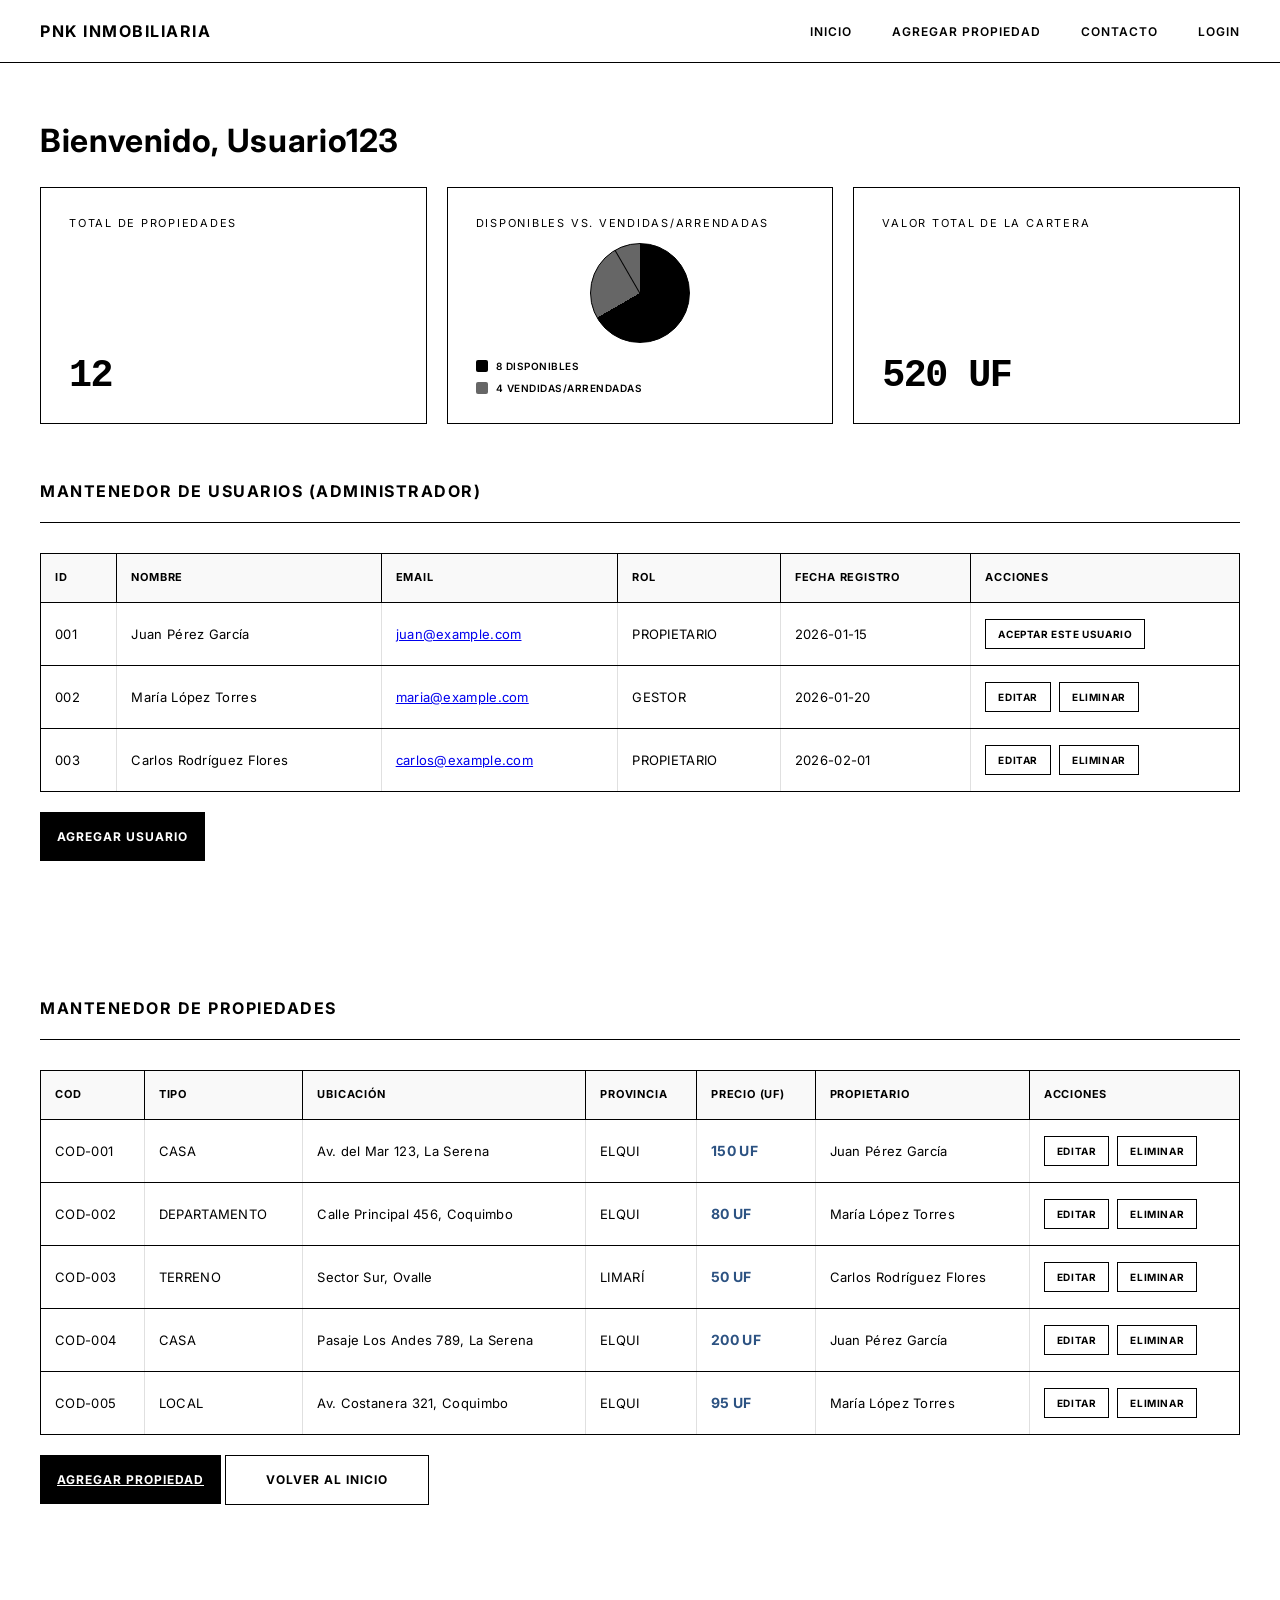
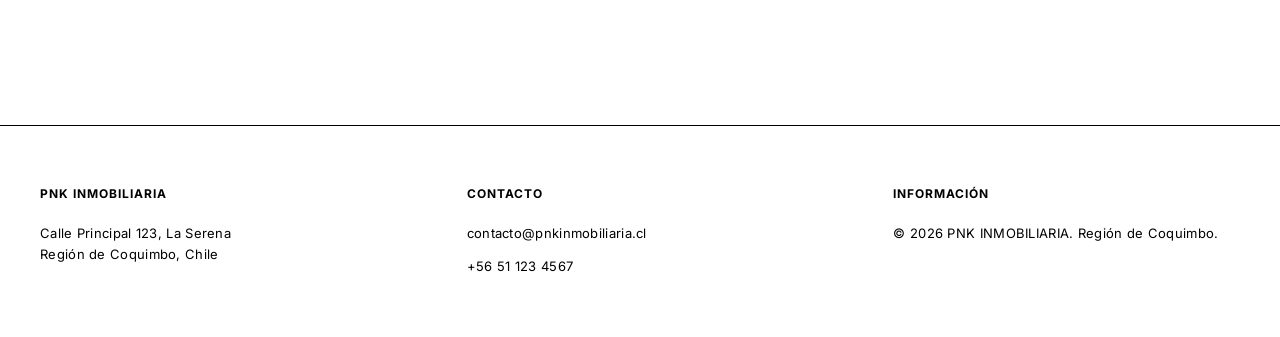
==== commit db39f50d: "Ultimos detalles de dashboard" ====
--- a/dashboard.html
+++ b/dashboard.html
@@ -26,6 +26,35 @@
     </nav>
 
     <main class="dashboard-main">
+        <section class="dashboard-hero">
+            <h1>Bienvenido, Usuario123</h1>
+            <div class="dashboard-metrics">
+                <div class="metric-card">
+                    <span class="metric-label">Total de Propiedades</span>
+                    <strong class="metric-value">12</strong>
+                </div>
+                <div class="metric-card">
+                    <span class="metric-label">Disponibles vs. Vendidas/Arrendadas</span>
+                    <div class="chart-container">
+                        <div class="pie-chart"></div>
+                        <div class="chart-legend">
+                            <div class="legend-item">
+                                <span class="legend-color legend-available"></span>
+                                <span class="legend-text">8 Disponibles</span>
+                            </div>
+                            <div class="legend-item">
+                                <span class="legend-color legend-sold"></span>
+                                <span class="legend-text">4 Vendidas/Arrendadas</span>
+                            </div>
+                        </div>
+                    </div>
+                </div>
+                <div class="metric-card">
+                    <span class="metric-label">Valor Total de la Cartera</span>
+                    <strong class="metric-value">520 UF</strong>
+                </div>
+            </div>
+        </section>
         <!-- Mantenedor de Usuarios -->
         <section class="dashboard-section" aria-labelledby="users-title">
             <h2 id="users-title" class="section-title">MANTENEDOR DE USUARIOS (Administrador)</h2>
@@ -49,8 +78,8 @@
                             <td>PROPIETARIO</td>
                             <td>2026-01-15</td>
                             <td class="actions-cell">
-                                <button class="btn-action" aria-label="Editar usuario Juan Pérez García">EDITAR</button>
-                                <button class="btn-action" aria-label="Eliminar usuario Juan Pérez García">ELIMINAR</button>
+                                <button class="btn-action" aria-label="Aceptar usuario Juan Pérez García">Aceptar este
+                                    usuario</button>
                             </td>
                         </tr>
                         <tr>
@@ -60,8 +89,10 @@
                             <td>GESTOR</td>
                             <td>2026-01-20</td>
                             <td class="actions-cell">
-                                <button class="btn-action" aria-label="Editar usuario María López Torres">EDITAR</button>
-                                <button class="btn-action" aria-label="Eliminar usuario María López Torres">ELIMINAR</button>
+                                <button class="btn-action"
+                                    aria-label="Editar usuario María López Torres">EDITAR</button>
+                                <button class="btn-action"
+                                    aria-label="Eliminar usuario María López Torres">ELIMINAR</button>
                             </td>
                         </tr>
                         <tr>
@@ -71,14 +102,16 @@
                             <td>PROPIETARIO</td>
                             <td>2026-02-01</td>
                             <td class="actions-cell">
-                                <button class="btn-action" aria-label="Editar usuario Carlos Rodríguez Flores">EDITAR</button>
-                                <button class="btn-action" aria-label="Eliminar usuario Carlos Rodríguez Flores">ELIMINAR</button>
+                                <button class="btn-action"
+                                    aria-label="Editar usuario Carlos Rodríguez Flores">EDITAR</button>
+                                <button class="btn-action"
+                                    aria-label="Eliminar usuario Carlos Rodríguez Flores">ELIMINAR</button>
                             </td>
                         </tr>
                     </tbody>
                 </table>
             </div>
-            <button class="btn-add" aria-label="Agregar nuevo usuario">AGREGAR USUARIO</button>
+            <button class="btn-add" id="btn-add-user" aria-label="Agregar nuevo usuario">AGREGAR USUARIO</button>
         </section>
 
         <!-- Mantenedor de Propiedades -->
@@ -162,7 +195,8 @@
                 </table>
             </div>
             <div class="dashboard-buttons">
-                <a href="publicacion-inmueble.html" class="btn-add" aria-label="Agregar nueva propiedad">AGREGAR PROPIEDAD</a>
+                <a href="publicacion-inmueble.html" class="btn-add" aria-label="Agregar nueva propiedad">AGREGAR
+                    PROPIEDAD</a>
                 <a href="index.html" class="btn-tertiary">VOLVER AL INICIO</a>
             </div>
         </section>
@@ -189,6 +223,234 @@
         </div>
     </footer>
 
+    <!-- Modal Agregar Usuario -->
+    <div id="modal-add-user" class="modal" aria-hidden="true">
+        <div class="modal-content">
+            <button class="modal-close" aria-label="Cerrar modal">&times;</button>
+            <h2 class="modal-title">AGREGAR USUARIO</h2>
+
+            <div class="form-group">
+                <label for="user-type">TIPO DE USUARIO</label>
+                <select id="user-type" name="user-type" required>
+                    <option value="">Seleccionar tipo de usuario</option>
+                    <option value="propietario">PROPIETARIO</option>
+                    <option value="gestor">GESTOR INMOBILIARIO</option>
+                </select>
+            </div>
+
+            <!-- Formulario Propietario -->
+            <form id="form-propietario" class="user-form" style="display: none;">
+                <fieldset class="form-fieldset">
+                    <legend>DATOS PROPIETARIO</legend>
+
+                    <div class="form-group">
+                        <label for="prop-rut">RUT</label>
+                        <input type="text" id="prop-rut" name="rut" placeholder="XX.XXX.XXX-X" required
+                            pattern="\d{1,2}\.\d{3}\.\d{3}-[\dKk]">
+                    </div>
+
+                    <div class="form-group">
+                        <label for="prop-nombre">NOMBRE COMPLETO</label>
+                        <input type="text" id="prop-nombre" name="nombre" required>
+                    </div>
+
+                    <div class="form-group">
+                        <label for="prop-fecha-nac">FECHA DE NACIMIENTO</label>
+                        <input type="date" id="prop-fecha-nac" name="fecha-nacimiento" required>
+                    </div>
+
+                    <div class="form-group">
+                        <label for="prop-email">CORREO ELECTRÓNICO</label>
+                        <input type="email" id="prop-email" name="email" required>
+                    </div>
+
+                    <div class="form-group">
+                        <label for="prop-telefono">TELÉFONO MÓVIL</label>
+                        <input type="tel" id="prop-telefono" name="telefono" required>
+                    </div>
+
+                    <div class="form-group">
+                        <label for="prop-sexo">SEXO</label>
+                        <select id="prop-sexo" name="sexo" required>
+                            <option value="">Seleccionar</option>
+                            <option value="masculino">Masculino</option>
+                            <option value="femenino">Femenino</option>
+                            <option value="otro">Otro</option>
+                        </select>
+                    </div>
+
+                    <div class="form-group">
+                        <label for="prop-registro-bienes">N° REGISTRO BIENES RAÍCES</label>
+                        <input type="text" id="prop-registro-bienes" name="registro-bienes" required>
+                    </div>
+
+                    <div class="form-group">
+                        <label for="prop-password">CONTRASEÑA</label>
+                        <input type="password" id="prop-password" name="password" minlength="8" required>
+                    </div>
+
+                    <div class="form-group">
+                        <label for="prop-confirm-password">CONFIRMAR CONTRASEÑA</label>
+                        <input type="password" id="prop-confirm-password" name="confirm-password" required>
+                    </div>
+                </fieldset>
+
+                <div class="form-notice">
+                    <p><strong>Nota:</strong> El usuario quedará en estado PENDIENTE hasta que el Administrador active
+                        la cuenta.</p>
+                </div>
+
+                <button type="submit" class="btn-submit">REGISTRAR PROPIETARIO</button>
+            </form>
+
+            <!-- Formulario Gestor -->
+            <form id="form-gestor" class="user-form" style="display: none;">
+                <fieldset class="form-fieldset">
+                    <legend>DATOS GESTOR INMOBILIARIO</legend>
+
+                    <div class="form-group">
+                        <label for="gest-rut">RUT</label>
+                        <input type="text" id="gest-rut" name="rut" placeholder="XX.XXX.XXX-X" required
+                            pattern="\d{1,2}\.\d{3}\.\d{3}-[\dKk]">
+                    </div>
+
+                    <div class="form-group">
+                        <label for="gest-nombre">NOMBRE COMPLETO</label>
+                        <input type="text" id="gest-nombre" name="nombre" required>
+                    </div>
+
+                    <div class="form-group">
+                        <label for="gest-fecha-nac">FECHA DE NACIMIENTO</label>
+                        <input type="date" id="gest-fecha-nac" name="fecha-nacimiento" required>
+                    </div>
+
+                    <div class="form-group">
+                        <label for="gest-email">CORREO ELECTRÓNICO</label>
+                        <input type="email" id="gest-email" name="email" required>
+                    </div>
+
+                    <div class="form-group">
+                        <label for="gest-telefono">TELÉFONO MÓVIL</label>
+                        <input type="tel" id="gest-telefono" name="telefono" required>
+                    </div>
+
+                    <div class="form-group">
+                        <label for="gest-sexo">SEXO</label>
+                        <select id="gest-sexo" name="sexo" required>
+                            <option value="">Seleccionar</option>
+                            <option value="masculino">Masculino</option>
+                            <option value="femenino">Femenino</option>
+                            <option value="otro">Otro</option>
+                        </select>
+                    </div>
+
+                    <div class="form-group">
+                        <label for="gest-certificado">CERTIFICADO DE ANTECEDENTES</label>
+                        <input type="file" id="gest-certificado" name="certificado" accept=".pdf,.jpg,.jpeg,.png"
+                            required>
+                    </div>
+
+                    <div class="form-group">
+                        <label for="gest-password">CONTRASEÑA</label>
+                        <input type="password" id="gest-password" name="password" minlength="8" required>
+                    </div>
+
+                    <div class="form-group">
+                        <label for="gest-confirm-password">CONFIRMAR CONTRASEÑA</label>
+                        <input type="password" id="gest-confirm-password" name="confirm-password" required>
+                    </div>
+                </fieldset>
+
+                <div class="form-notice">
+                    <p><strong>Nota:</strong> El usuario quedará en estado PENDIENTE hasta que el Administrador active
+                        la cuenta.</p>
+                </div>
+
+                <button type="submit" class="btn-submit">REGISTRAR GESTOR</button>
+            </form>
+        </div>
+    </div>
+
+    <script>
+        // Variables del modal
+        const modal = document.getElementById('modal-add-user');
+        const btnAddUser = document.getElementById('btn-add-user');
+        const modalClose = document.querySelector('.modal-close');
+        const userTypeSelect = document.getElementById('user-type');
+        const formPropietario = document.getElementById('form-propietario');
+        const formGestor = document.getElementById('form-gestor');
+
+        // Abrir modal
+        btnAddUser.addEventListener('click', () => {
+            modal.setAttribute('aria-hidden', 'false');
+            modal.style.display = 'flex';
+            document.body.style.overflow = 'hidden';
+        });
+
+        // Cerrar modal
+        modalClose.addEventListener('click', closeModal);
+        modal.addEventListener('click', (e) => {
+            if (e.target === modal) closeModal();
+        });
+
+        function closeModal() {
+            modal.setAttribute('aria-hidden', 'true');
+            modal.style.display = 'none';
+            document.body.style.overflow = '';
+            // Limpiar formularios
+            userTypeSelect.value = '';
+            formPropietario.reset();
+            formGestor.reset();
+            formPropietario.style.display = 'none';
+            formGestor.style.display = 'none';
+        }
+
+        // Cambiar formulario según tipo de usuario
+        userTypeSelect.addEventListener('change', (e) => {
+            const tipo = e.target.value;
+            formPropietario.style.display = 'none';
+            formGestor.style.display = 'none';
+
+            if (tipo === 'propietario') {
+                formPropietario.style.display = 'block';
+            } else if (tipo === 'gestor') {
+                formGestor.style.display = 'block';
+            }
+        });
+
+        // Validar contraseñas Propietario
+        formPropietario.addEventListener('submit', (e) => {
+            e.preventDefault();
+            const password = document.getElementById('prop-password').value;
+            const confirmPassword = document.getElementById('prop-confirm-password').value;
+
+            if (password !== confirmPassword) {
+                alert('Las contraseñas no coinciden');
+                return;
+            }
+
+            // Aquí iría la lógica para guardar el usuario
+            alert('Propietario registrado exitosamente. Queda en estado PENDIENTE.');
+            closeModal();
+        });
+
+        // Validar contraseñas Gestor
+        formGestor.addEventListener('submit', (e) => {
+            e.preventDefault();
+            const password = document.getElementById('gest-password').value;
+            const confirmPassword = document.getElementById('gest-confirm-password').value;
+
+            if (password !== confirmPassword) {
+                alert('Las contraseñas no coinciden');
+                return;
+            }
+
+            // Aquí iría la lógica para guardar el usuario
+            alert('Gestor inmobiliario registrado exitosamente. Queda en estado PENDIENTE.');
+            closeModal();
+        });
+    </script>
+
 </body>
 
 </html>
--- a/styles.css
+++ b/styles.css
@@ -570,9 +570,126 @@
     max-width: 1400px;
     margin: 0 auto;
     padding: 60px 40px;
+    display: flex;
+    flex-direction: column;
+    gap: 56px;
+}
+
+.dashboard-hero {
+    width: 100%;
+    display: flex;
+    flex-direction: column;
+    gap: 28px;
+}
+
+.dashboard-hero h1 {
+    font-size: 2rem;
+    font-weight: 700;
+    letter-spacing: 0.02em;
+    line-height: 1.1;
+}
+
+.dashboard-metrics {
+    display: grid;
+    grid-template-columns: repeat(3, minmax(0, 1fr));
+    gap: 20px;
+}
+
+.metric-card {
+    border: 1px solid #000000;
+    padding: 28px;
+    min-height: 145px;
+    display: flex;
+    flex-direction: column;
+    justify-content: space-between;
+    gap: 12px;
+    background-color: #ffffff;
+}
+
+.metric-label {
+    font-size: 11px;
+    font-weight: 400;
+    letter-spacing: 0.16em;
+    text-transform: uppercase;
+    color: #000000;
+}
+
+.metric-value {
+    font-family: 'Courier New', Courier, 'Lucida Console', Monaco, monospace;
+    font-size: 2.4rem;
+    font-weight: 700;
+    letter-spacing: -0.04em;
+    line-height: 1;
+    color: #000000;
+}
+
+.chart-container {
+    display: flex;
+    flex-direction: column;
+    align-items: center;
+    gap: 16px;
+    width: 100%;
+}
+
+.pie-chart {
+    width: 100px;
+    height: 100px;
+    border-radius: 50%;
+    background: conic-gradient(from 0deg, #000000 0deg 240deg, #666666 240deg 360deg);
+    border: 1px solid #000000;
+    position: relative;
+}
+
+.pie-chart::before {
+    content: '';
+    position: absolute;
+    top: 50%;
+    left: 50%;
+    width: 50px;
+    height: 1px;
+    background: #000000;
+    transform: rotate(240deg);
+    transform-origin: 0 50%;
+}
+
+.chart-legend {
+    display: flex;
+    flex-direction: column;
+    gap: 8px;
+    width: 100%;
+}
+
+.legend-item {
+    display: flex;
+    align-items: center;
+    gap: 8px;
+}
+
+.legend-color {
+    width: 12px;
+    height: 12px;
+    border-radius: 2px;
+}
+
+.legend-available {
+    background-color: #000000;
+}
+
+.legend-sold {
+    background-color: #666666;
+}
+
+.legend-text {
+    font-family: 'Inter', sans-serif;
+    font-size: 10px;
+    font-weight: 600;
+    letter-spacing: 0.5px;
+    text-transform: uppercase;
+    color: #000000;
 }
 
 .dashboard-section {
+    width: 100%;
     margin-bottom: 80px;
 }
 
@@ -583,68 +700,59 @@
 }
 
 .table-wrapper {
+    width: 100%;
     overflow-x: auto;
     margin-bottom: 20px;
     border: 1px solid #000000;
 }
 
-/* Dashboard Buttons Container */
-.dashboard-buttons {
-    display: flex;
-    gap: 12px;
-    margin-top: 20px;
-}
-
-.dashboard-buttons .btn-add,
-.dashboard-buttons .btn-tertiary {
-    flex: none;
-    display: inline-block;
-    text-align: center;
-}
-
-table {
+.dashboard-section table {
     width: 100%;
     border-collapse: collapse;
-    background-color: #ffffff;
-}
-
-thead {
+    border-spacing: 0;
+    background-color: #ffffff;
+}
+
+.dashboard-section thead {
+    background-color: #f9f9f9;
+}
+
+.dashboard-section th,
+.dashboard-section td {
+    padding: 16px 14px;
     border-bottom: 1px solid #000000;
 }
 
-th {
-    padding: 16px;
+.dashboard-section th {
     text-align: left;
     font-size: 11px;
     font-weight: 700;
     letter-spacing: 0.8px;
     text-transform: uppercase;
     color: #000000;
-    background-color: #ffffff;
     border-right: 1px solid #000000;
-}
-
-th:last-child {
+    background-color: #f9f9f9;
+}
+
+.dashboard-section th:last-child {
     border-right: none;
 }
 
-td {
-    padding: 16px;
+.dashboard-section td {
     font-size: 13px;
     border-right: 1px solid #e0e0e0;
-    border-bottom: 1px solid #e0e0e0;
-}
-
-td:last-child {
+}
+
+.dashboard-section td:last-child {
     border-right: none;
 }
 
-tbody tr:last-child td {
+.dashboard-section tbody tr:last-child td {
     border-bottom: none;
 }
 
-tbody tr:hover {
-    background-color: #f8f9fa;
+.dashboard-section tbody tr:hover {
+    background-color: #fafafa;
 }
 
 /* Estilo para columna de precios en tablas */
@@ -697,6 +805,23 @@
     cursor: pointer;
     transition: all 0.2s ease;
 }
+
+@media (max-width: 1024px) {
+    .dashboard-metrics {
+        grid-template-columns: repeat(2, minmax(0, 1fr));
+    }
+}
+
+@media (max-width: 768px) {
+    .dashboard-main {
+        padding: 40px 24px;
+    }
+
+    .dashboard-metrics {
+        grid-template-columns: 1fr;
+    }
+}
+
 
 .btn-add:hover {
     background-color: #ffffff;
@@ -760,6 +885,92 @@
 }
 
 /* ========================================
+   MODAL
+   ======================================== */
+
+.modal {
+    display: none;
+    position: fixed;
+    top: 0;
+    left: 0;
+    width: 100%;
+    height: 100%;
+    background-color: rgba(0, 0, 0, 0.7);
+    z-index: 2000;
+    justify-content: center;
+    align-items: center;
+    padding: 20px;
+}
+
+.modal[aria-hidden="false"] {
+    display: flex;
+}
+
+.modal-content {
+    background-color: #ffffff;
+    border: 1px solid #000000;
+    padding: 40px;
+    max-width: 600px;
+    width: 100%;
+    max-height: 90vh;
+    overflow-y: auto;
+    position: relative;
+}
+
+.modal-close {
+    position: absolute;
+    top: 16px;
+    right: 16px;
+    background: none;
+    border: none;
+    font-size: 28px;
+    font-weight: 400;
+    color: #000000;
+    cursor: pointer;
+    line-height: 1;
+    padding: 4px 8px;
+    transition: opacity 0.2s ease;
+}
+
+.modal-close:hover {
+    opacity: 0.6;
+}
+
+.modal-close:focus {
+    outline: 1px solid #000000;
+    outline-offset: 2px;
+}
+
+.modal-title {
+    font-size: 16px;
+    font-weight: 700;
+    letter-spacing: 1.5px;
+    text-transform: uppercase;
+    margin-bottom: 30px;
+    border-bottom: 1px solid #000000;
+    padding-bottom: 20px;
+}
+
+.user-form {
+    display: flex;
+    flex-direction: column;
+    gap: 24px;
+}
+
+.form-notice {
+    background-color: #f8f9fa;
+    border: 1px solid #e0e0e0;
+    padding: 16px;
+    font-size: 12px;
+    line-height: 1.6;
+    color: #000000;
+}
+
+.form-notice p {
+    margin: 0;
+}
+
+/* ========================================
    RESPONSIVE UPDATES
    ======================================== */
 
@@ -780,7 +991,8 @@
         font-size: 12px;
     }
 
-    th, td {
+    th,
+    td {
         padding: 12px;
         font-size: 10px;
     }
@@ -986,7 +1198,7 @@
     background-color: #e9ecef;
     border-color: #495057;
     transform: translateY(-1px);
-    box-shadow: 0 2px 6px rgba(0,0,0,0.1);
+    box-shadow: 0 2px 6px rgba(0, 0, 0, 0.1);
 }
 
 .amenity-icon {
@@ -1265,7 +1477,7 @@
     background: #e9ecef;
     border-color: #495057;
     transform: translateY(-1px);
-    box-shadow: 0 2px 4px rgba(0,0,0,0.1);
+    box-shadow: 0 2px 4px rgba(0, 0, 0, 0.1);
 }
 
 .amenidades-grid .checkbox-group label {
@@ -1339,6 +1551,7 @@
         transform: translateX(400px);
         opacity: 0;
     }
+
     to {
         transform: translateX(0);
         opacity: 1;
@@ -1452,7 +1665,8 @@
         font-size: 11px;
     }
 
-    th, td {
+    th,
+    td {
         padding: 10px 8px;
         font-size: 9px;
     }
